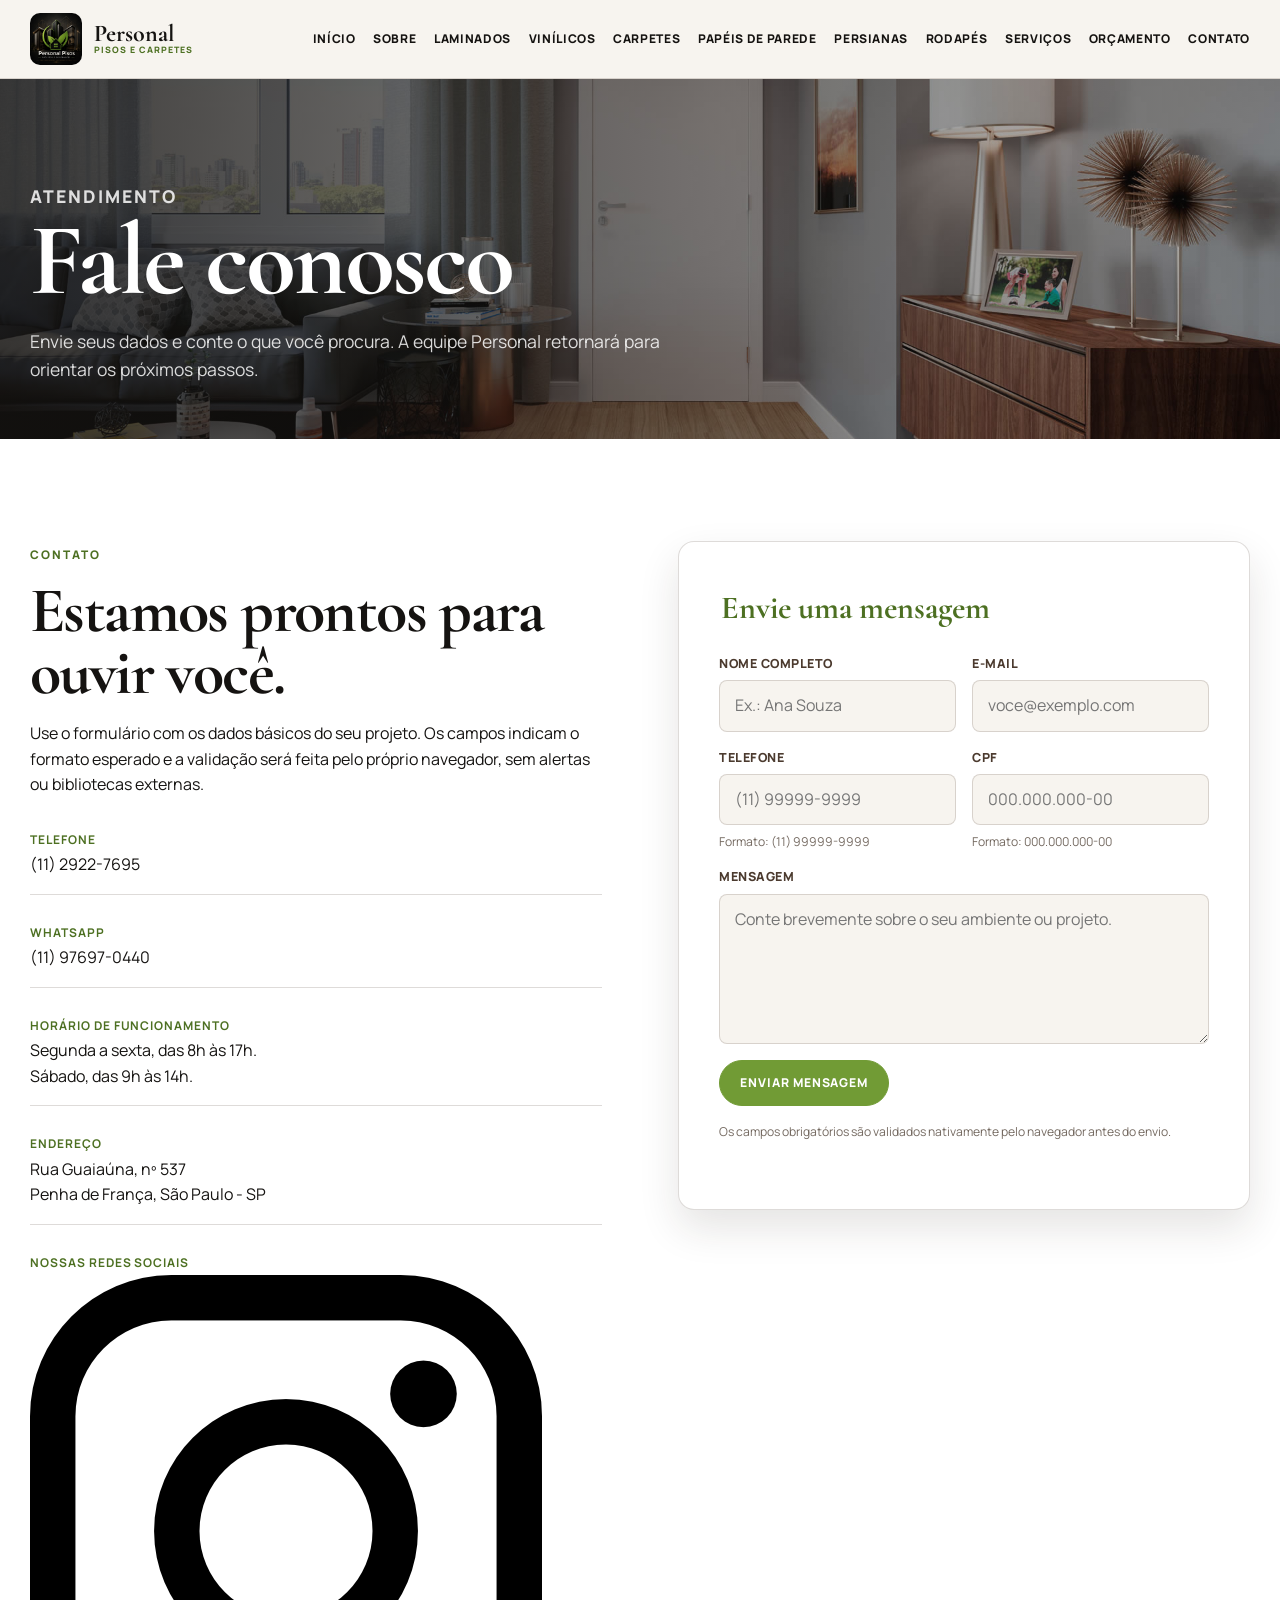
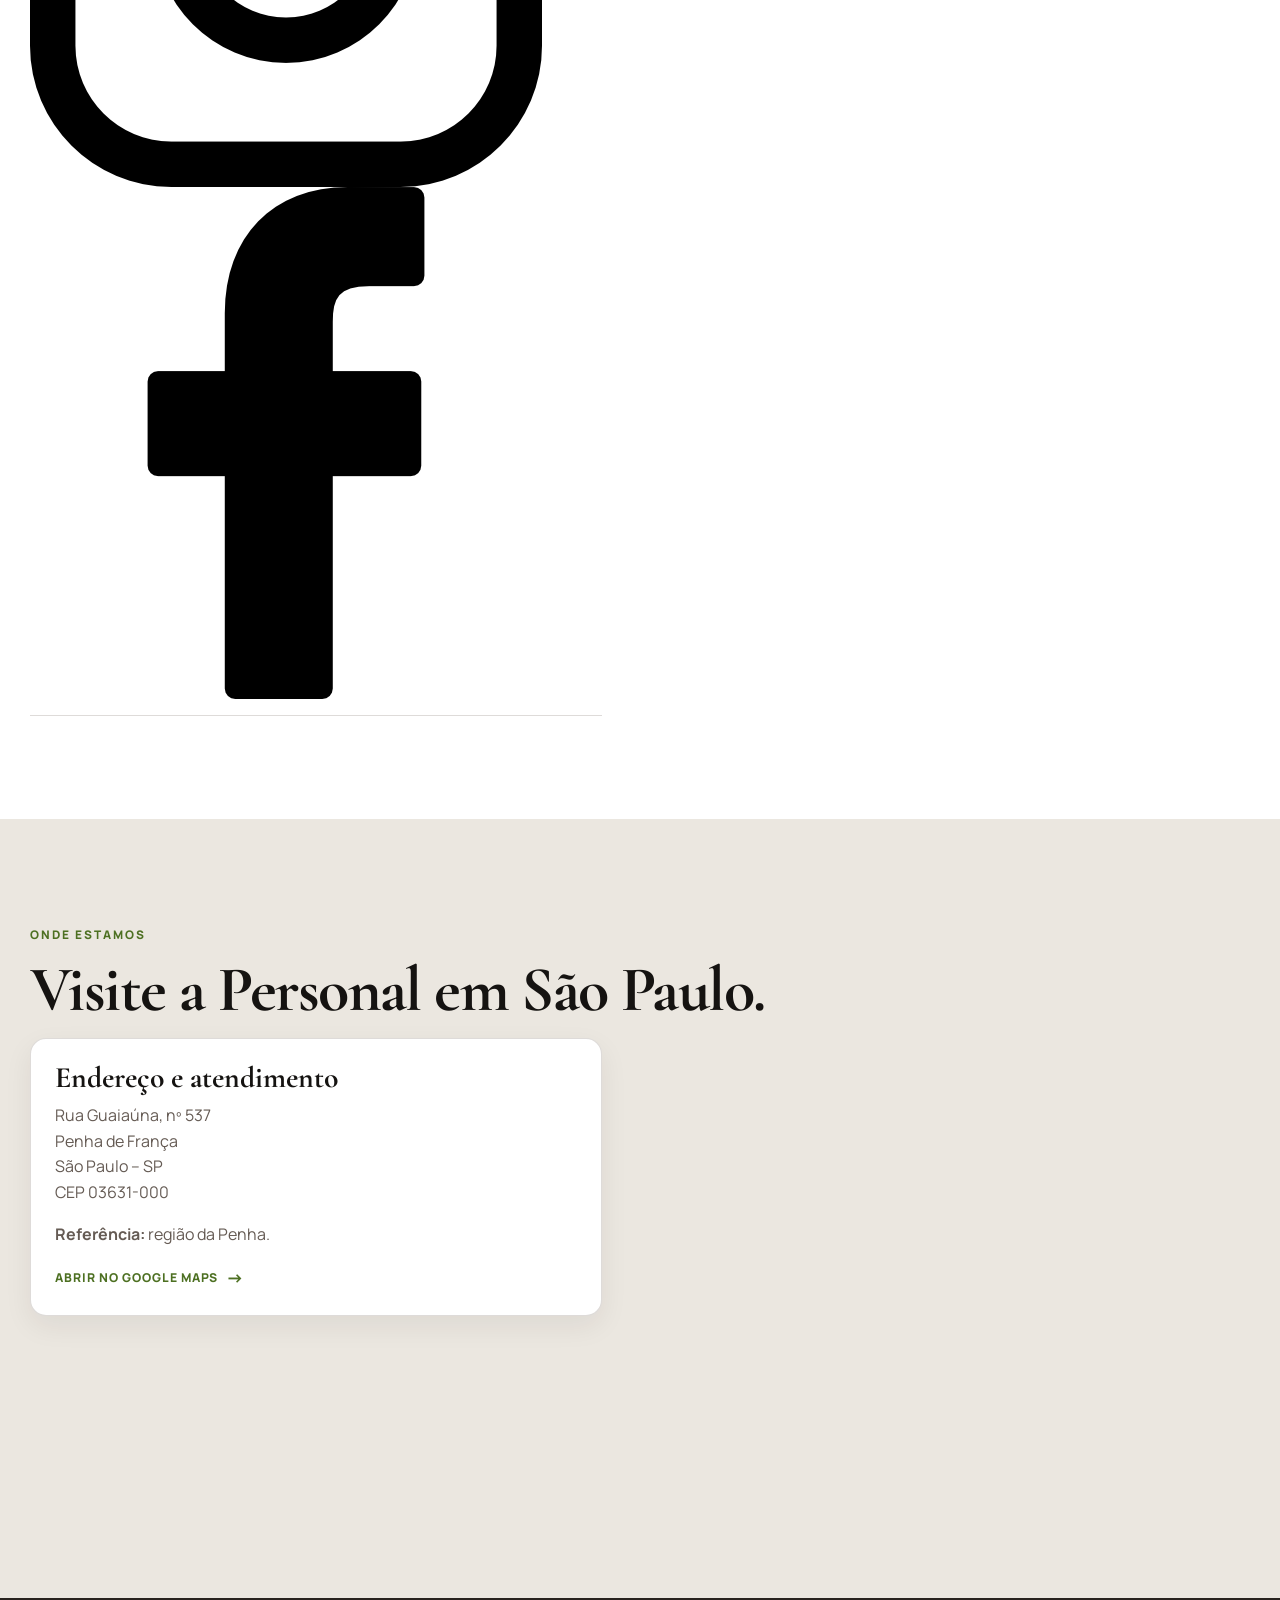
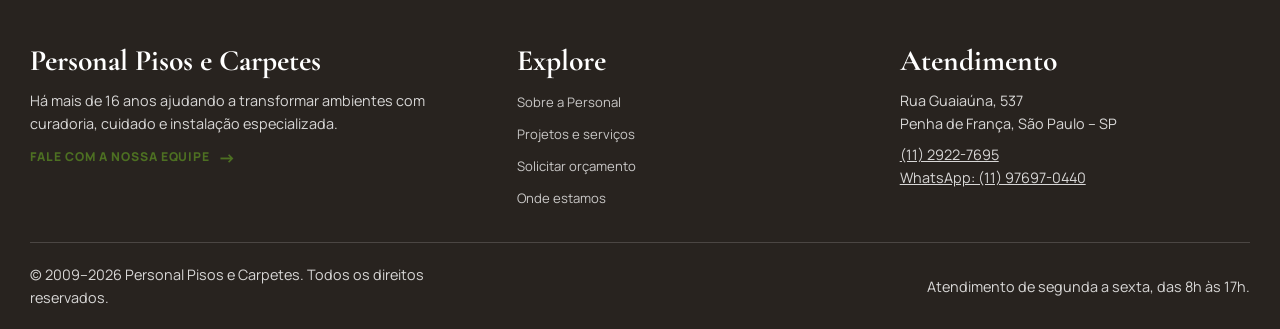
==== pages/contato.html @ f2200d14 "primeiro commit" ====
<!doctype html>
<html lang="pt-BR">

<head>
  <meta charset="utf-8">
  <meta name="viewport" content="width=device-width, initial-scale=1">
  <meta name="description"
    content="Entre em contato com a Personal Pisos e Carpetes, consulte localização, horários e envie sua mensagem.">
  <title>Contato | Personal Pisos e Carpetes</title>
  <link rel="preconnect" href="https://fonts.googleapis.com">
  <link rel="preconnect" href="https://fonts.gstatic.com" crossorigin>
  <link
    href="https://fonts.googleapis.com/css2?family=Cormorant+Garamond:wght@500;600;700&amp;family=Manrope:wght@400;500;600;700;800&amp;display=swap"
    rel="stylesheet">
  <link rel="stylesheet" href="../Css/style.css">
  <link rel="icon" href="../imagens/Logo.jpeg" type="image/jpeg">
</head>

<body>
  <a class="skip-link" href="#conteudo">Pular para o conteúdo principal</a>
  <header class="site-header">
    <nav class="navegacao" aria-label="Navegação principal">
      <a class="marca-site" href="../index.html">
        <img src="../imagens/Logo.jpeg" alt="Personal Pisos e Carpetes" class="logo" width="52" height="52">
        <span>Personal<small>Pisos e Carpetes</small></span>
      </a>
      <ul class="menu">
        <li><a href="../index.html" class="menu-link">Início</a></li>
        <li><a href="sobre.html" class="menu-link">Sobre</a></li>
        <li><a href="pisos-laminados.html" class="menu-link">Laminados</a></li>
        <li><a href="pisos-vinilicos.html" class="menu-link">Vinílicos</a></li>
        <li><a href="carpetes-tapetes.html" class="menu-link">Carpetes</a></li>
        <li><a href="papeis-de-parede.html" class="menu-link">Papéis de parede</a></li>
        <li><a href="persianas.html" class="menu-link">Persianas</a></li>
        <li><a href="rodapes.html" class="menu-link">Rodapés</a></li>
        <li><a href="projetos-servicos.html" class="menu-link">Serviços</a></li>
        <li><a href="orcamento.html" class="menu-link">Orçamento</a></li>
        <li><a href="contato.html" class="menu-link">Contato</a></li>
      </ul>
    </nav>
  </header>
  <main id="conteudo">

    <section class="page-banner" aria-labelledby="titulo-contato">
      <div class="container">
        <p class="breadcrumb">Atendimento</p>
        <h1 class="titulo-pagina" id="titulo-contato">Fale conosco</h1>
        <p>Envie seus dados e conte o que você procura. A equipe Personal retornará para orientar os próximos passos.
        </p>
      </div>
    </section>
    <section class="secao secao-clara" aria-labelledby="titulo-formulario-contato">
      <div class="container grade-contato">
        <article>
          <p class="kicker">Contato</p>
          <h2 class="titulo-secao" id="titulo-formulario-contato">Estamos prontos para ouvir você.</h2>
          <p>Use o formulário com os dados básicos do seu projeto. Os campos indicam o formato esperado e a validação
            será feita pelo próprio navegador, sem alertas ou bibliotecas externas.</p>
          <ul class="lista-contato">
            <li>
              <strong>Telefone</strong>
              <a href="tel:+551129227695">(11) 2922-7695</a>
            </li>
            <li>
              <strong>WhatsApp</strong>
              <a href="https://wa.me/5511976970440" target="_blank" rel="noopener noreferrer">(11) 97697-0440</a>
            </li>
            <li>
              <strong>Horário de funcionamento</strong>
              <span>Segunda a sexta, das 8h às 17h.<br>Sábado, das 9h às 14h.</span>
            </li>
            <li>
              <strong>Endereço</strong>
              <address>Rua Guaiaúna, nº 537<br>Penha de França, São Paulo - SP</address>
            </li>
            <li>
              <strong>Nossas redes sociais</strong>
              <a href="https://www.instagram.com/personalpisos" target="_blank" rel="noopener noreferrer" title="Instagram">
                <img src="../imagens/logoinsta.png" alt="Instagram">
              </a>
              <a href="https://www.facebook.com/personalpisos" target="_blank" rel="noopener noreferrer" title="Facebook">
                <img src="../imagens/logoface.png" alt="Facebook">
              </a>
            </li>
          </ul>
        </article>
        <form class="formulario-contato" action="#" method="post">
          <fieldset>
            <legend>Envie uma mensagem</legend>
            <div class="campo-grid">
              <p class="campo"><label for="nome">Nome completo</label><input type="text" id="nome" name="nome"
                  placeholder="Ex.: Ana Souza" minlength="3" maxlength="100" autocomplete="name" required></p>
              <p class="campo"><label for="email">E-mail</label><input type="email" id="email" name="email"
                  placeholder="voce@exemplo.com" maxlength="120" autocomplete="email" required></p>
            </div>
            <div class="campo-grid">
              <p class="campo"><label for="telefone">Telefone</label><input type="tel" id="telefone" name="telefone"
                  placeholder="(11) 99999-9999" pattern="\(\d{2}\) \d{5}-\d{4}" minlength="15" maxlength="15"
                  inputmode="tel" autocomplete="tel" required><span class="ajuda-campo">Formato: (11) 99999-9999</span>
              </p>
              <p class="campo"><label for="cpf">CPF</label><input type="text" id="cpf" name="cpf"
                  placeholder="000.000.000-00" pattern="\d{3}\.\d{3}\.\d{3}-\d{2}" minlength="14" maxlength="14"
                  inputmode="numeric" autocomplete="off" required><span class="ajuda-campo">Formato:
                  000.000.000-00</span></p>
            </div>

            <p class="campo"><label for="mensagem">Mensagem</label><textarea id="mensagem" name="mensagem"
                placeholder="Conte brevemente sobre o seu ambiente ou projeto." minlength="20" maxlength="1000"
                required></textarea></p><button class="botao" type="submit">Enviar mensagem</button>
            <p class="aviso-formulario">Os campos obrigatórios são validados nativamente pelo navegador antes do envio.
            </p>
          </fieldset>
        </form>
      </div>
    </section>
    <section class="secao secao-cinza" aria-labelledby="titulo-localizacao">
      <div class="container">
        <p class="kicker">Onde estamos</p>
        <h2 class="titulo-secao" id="titulo-localizacao">Visite a Personal em São Paulo.</h2>
        <div class="grade-contato">
          <section class="cartao-informacao">
            <h2>Endereço e atendimento</h2>
            <address>
              <p>Rua Guaiaúna, nº 537<br>Penha de França<br>São Paulo – SP<br>CEP 03631-000</p>
              <p><strong>Referência:</strong> região da Penha.</p><a class="link-seta"
                href="https://www.google.com/maps/search/?api=1&amp;query=Rua+Guaiauna+537+Penha+de+Franca+Sao+Paulo"
                target="_blank" rel="noopener noreferrer">Abrir no Google Maps</a>
            </address>
          </section>
          <div class="map-container">
            <iframe
              src="https://www.google.com/maps/embed?pb=!1m18!1m12!1m3!1d3658.0232862845314!2d-46.55098722478956!3d-23.53166486050159!2m3!1f0!2f0!3f0!3m2!1i1024!2i768!4f13.1!3m3!1m2!1s0x94ce5e5b969ea411%3A0x7edd13f1466b8a98!2sRua%20Guaia%C3%BAna%2C%20537%20-%20Penha%20de%20Fran%C3%A7a%2C%20S%C3%A3o%20Paulo%20-%20SP%2C%2003631-000!5e0!3m2!1spt-BR!2sbr!4v1787178551902!5m2!1spt-BR!2sbr"
              title="Localização da Personal Pisos e Carpetes no Google Maps" width="600" height="450" style="border: 0" allowfullscreen loading="lazy"
              referrerpolicy="strict-origin-when-cross-origin"></iframe>
          </div>
        </div>
      </div>
    </section>

  </main>

  <footer class="rodape">
    <div class="container">
      <section class="rodape-grid" aria-labelledby="titulo-rodape">
        <article>
          <h2 id="titulo-rodape">Personal Pisos e Carpetes</h2>
          <p>Há mais de 16 anos ajudando a transformar ambientes com curadoria, cuidado e instalação especializada.</p>
          <p><a class="link-seta" href="contato.html">Fale com a nossa equipe</a></p>
        </article>
        <nav aria-label="Navegação complementar">
          <h3>Explore</h3>
          <ul class="rodape-menu">
            <li><a href="sobre.html">Sobre a Personal</a></li>
            <li><a href="projetos-servicos.html">Projetos e serviços</a></li>
            <li><a href="orcamento.html">Solicitar orçamento</a></li>
            <li><a href="contato.html">Onde estamos</a></li>
          </ul>
        </nav>
        <section>
          <h3>Atendimento</h3>
          <address>
            <p>Rua Guaiaúna, 537<br>Penha de França, São Paulo – SP</p>
            <p><a href="tel:+551129227695">(11) 2922-7695</a><br><a href="https://wa.me/5511976970440" target="_blank"
                rel="noopener noreferrer">WhatsApp: (11) 97697-0440</a></p>
          </address>
        </section>
      </section>
      <div class="rodape-base">
        <p>© 2009–2026 Personal Pisos e Carpetes. Todos os direitos reservados.</p>
        <p>Atendimento de segunda a sexta, das 8h às 17h.</p>
      </div>
    </div>
  </footer>
  <script src="../js/main.js" defer></script>
</body>

</html>
---- Css/style.css ----
@import url('https://fonts.googleapis.com/css2?family=Cormorant+Garamond:wght@500;600;700&family=Manrope:wght@400;500;600;700;800&display=swap');

:root {
  --preto: #151311;
  --grafite: #28231f;
  --marrom: #4b3a2e;
  --verde: #719b35;
  --verde-escuro: #4d7022;
  --dourado: #c8a457;
  --creme: #f7f4ef;
  --cinza-claro: #ebe7e0;
  --cinza: #d9d4cc;
  --branco: #ffffff;
  --borda: rgba(75, 58, 46, 0.18);
  --sombra: 0 18px 40px rgba(39, 31, 25, 0.12);
  --raio: 16px;
  --largura: 1220px;
}

* {
  box-sizing: border-box;
  user-select: none;
}

html {
  scroll-behavior: smooth;
}

body {
  margin: 0;
  background: var(--creme);
  color: var(--preto);
  font-family: 'Manrope', Arial, Helvetica, sans-serif;
  line-height: 1.6;
  overflow-x: hidden;
}

img,
video {
  display: block;
  max-width: 100%;
}

img {
  height: auto;
}

a {
  color: inherit;
}

p,
h1,
h2,
h3,
ul,
ol,
figure,
blockquote,
address {
  margin-top: 0;
}

ul,
ol {
  padding-left: 1.25rem;
}

button,
input,
select,
textarea {
  font: inherit;
}

button,
a,
input,
select,
textarea {
  outline-color: var(--verde);
  outline-offset: 3px;
}

.skip-link {
  position: absolute;
  left: 1rem;
  top: -5rem;
  z-index: 2000;
  padding: 0.75rem 1rem;
  background: var(--preto);
  color: var(--branco);
  text-decoration: none;
  border-radius: 0 0 8px 8px;
}

.skip-link:focus {
  top: 0;
}

.site-header {
  position: sticky;
  top: 0;
  z-index: 1000;
  background: rgba(247, 244, 239, 0.96);
  border-bottom: 1px solid var(--borda);
  backdrop-filter: blur(14px);
}

.navegacao {
  width: min(100% - 2rem, var(--largura));
  min-height: 78px;
  margin: 0 auto;
  display: flex;
  align-items: center;
  justify-content: space-between;
  gap: 1rem 2rem;
}

.marca-site {
  display: inline-flex;
  align-items: center;
  gap: 0.75rem;
  color: var(--preto);
  text-decoration: none;
  white-space: nowrap;
}

.marca-site img,
.logo {
  width: 52px;
  height: 52px;
  object-fit: cover;
  border-radius: 10px;
}

.marca-site span {
  display: grid;
  gap: 0.05rem;
  font-family: 'Cormorant Garamond', Georgia, serif;
  font-size: 1.5rem;
  font-weight: 700;
  line-height: 0.9;
}

.marca-site small {
  color: var(--verde-escuro);
  font-family: 'Manrope', Arial, sans-serif;
  font-size: 0.55rem;
  font-weight: 800;
  letter-spacing: 0.11em;
  line-height: 1.2;
  text-transform: uppercase;
}

.menu,
.rodape-menu,
.lista-marcas,
.lista-recursos,
.lista-contato {
  list-style: none;
  margin: 0;
  padding: 0;
}

.menu {
  display: flex;
  align-items: center;
  justify-content: flex-end;
  flex-wrap: wrap;
  gap: 0.45rem 1.1rem;
}

.menu-link {
  position: relative;
  display: inline-block;
  padding: 0.45rem 0;
  color: var(--preto);
  font-size: 0.75rem;
  font-weight: 800;
  letter-spacing: 0.055em;
  text-decoration: none;
  text-transform: uppercase;
}

.menu-link::after {
  position: absolute;
  right: 0;
  bottom: 0;
  left: 0;
  height: 2px;
  background: var(--verde);
  content: '';
  transform: scaleX(0);
  transform-origin: right;
  transition: transform 180ms ease;
}

.menu-link:hover::after,
.menu-link:focus-visible::after,
.menu-link[aria-current='page']::after {
  transform: scaleX(1);
  transform-origin: left;
}

main {
  min-height: 60vh;
}

.container {
  width: min(100% - 2rem, var(--largura));
  margin: 0 auto;
}

.secao {
  position: relative;
  padding: clamp(4.5rem, 8vw, 8rem) 0;
}

.secao-clara {
  background: var(--branco);
}

.secao-cinza {
  background: var(--cinza-claro);
}

.secao-escura {
  background: var(--grafite);
  color: var(--branco);
}

.secao-verde {
  background: var(--verde);
  color: var(--branco);
}

.kicker {
  display: inline-block;
  margin-bottom: 0.9rem;
  color: var(--verde-escuro);
  font-size: 0.74rem;
  font-weight: 800;
  letter-spacing: 0.17em;
  text-transform: uppercase;
}

.secao-escura .kicker,
.secao-verde .kicker {
  color: var(--dourado);
}

.titulo-secao,
.titulo-pagina,
.hero h1,
.hero h2 {
  font-family: 'Cormorant Garamond', Georgia, serif;
  font-weight: 700;
  letter-spacing: -0.025em;
  line-height: 0.98;
}

.titulo-secao {
  max-width: 760px;
  margin-bottom: 1rem;
  font-size: clamp(2.5rem, 5vw, 4.8rem);
}

.subtitulo-secao {
  max-width: 700px;
  margin-bottom: 2.25rem;
  color: #62574f;
  font-size: 1.03rem;
}

.secao-escura .subtitulo-secao,
.secao-verde .subtitulo-secao {
  color: rgba(255, 255, 255, 0.82);
}

.hero {
  position: relative;
  min-height: min(76vh, 760px);
  overflow: hidden;
  background: var(--preto);
  color: var(--branco);
}

.slider {
  position: relative;
  min-height: inherit;
  overflow: hidden;
}

.slide {
  position: absolute;
  inset: 0;
  opacity: 0;
  transition: opacity 900ms ease;
}

.slide.ativo {
  opacity: 1;
}

.slide::after {
  position: absolute;
  inset: 0;
  background: linear-gradient(90deg, rgba(21, 19, 17, 0.82), rgba(21, 19, 17, 0.18) 72%), linear-gradient(0deg, rgba(21, 19, 17, 0.45), transparent 48%);
  content: '';
}

.slide img {
  width: 100%;
  height: 100%;
  object-fit: cover;
  transform: scale(1.04);
  transition: transform 6s ease;
}

.slide.ativo img {
  transform: scale(1.1);
}

.slide-conteudo {
  position: absolute;
  top: 50%;
  left: max(1rem, calc((100% - var(--largura)) / 2));
  z-index: 2;
  width: min(90%, 680px);
  transform: translateY(-50%);
}

.hero h1,
.hero h2 {
  max-width: 680px;
  margin-bottom: 1.2rem;
  font-size: clamp(3.4rem, 8vw, 7rem);
}

.hero p {
  max-width: 540px;
  margin-bottom: 1.75rem;
  color: rgba(255, 255, 255, 0.86);
  font-size: clamp(1rem, 1.7vw, 1.2rem);
}

.hero-acoes {
  display: flex;
  flex-wrap: wrap;
  align-items: center;
  gap: 0.8rem;
}

.botao {
  display: inline-flex;
  min-height: 46px;
  align-items: center;
  justify-content: center;
  padding: 0.7rem 1.25rem;
  border: 1px solid var(--verde);
  border-radius: 999px;
  background: var(--verde);
  color: var(--branco);
  font-size: 0.76rem;
  font-weight: 800;
  letter-spacing: 0.075em;
  text-decoration: none;
  text-transform: uppercase;
  transition: background 180ms ease, border-color 180ms ease, transform 180ms ease;
}

.botao:hover,
.botao:focus-visible {
  background: var(--verde-escuro);
  border-color: var(--verde-escuro);
  color: var(--branco);
  transform: translateY(-2px);
}

.botao-secundario {
  border-color: currentColor;
  background: transparent;
  color: inherit;
}

.botao-secundario:hover,
.botao-secundario:focus-visible {
  background: var(--branco);
  border-color: var(--branco);
  color: var(--preto);
}

.grade-dupla,
.grade-contato,
.grade-media {
  display: grid;
  grid-template-columns: repeat(2, minmax(0, 1fr));
  align-items: center;
  gap: clamp(2rem, 6vw, 6rem);
}

.texto-destaque {
  font-size: clamp(1.08rem, 1.8vw, 1.3rem);
  line-height: 1.7;
}

.texto-destaque strong {
  color: var(--verde-escuro);
}

.imagem-editorial,
.imagem-arredondada {
  display: block;
  width: 100%;
  border-radius: var(--raio);
  object-fit: cover;
  box-shadow: var(--sombra);
  transition: transform 220ms ease;
}

.imagem-editorial {
  min-height: 430px;
}

.imagem-editorial:hover,
.imagem-arredondada:hover {
  transform: scale(1.04);
}

.grade-dupla figure {
  margin: 0;
  overflow: hidden;
  border-radius: var(--raio);
}



.imagem-arredondada {
  max-height: 430px;
}

.lista-recursos {
  display: grid;
  gap: 1rem;
}

.lista-recursos li {
  position: relative;
  padding: 1rem 1rem 1rem 3rem;
  border-bottom: 1px solid var(--borda);
}

.lista-recursos li::before {
  position: absolute;
  top: 1.15rem;
  left: 0;
  width: 1.45rem;
  height: 1.45rem;
  border-radius: 50%;
  background: var(--verde);
  color: var(--branco);
  content: '✓';
  font-size: 0.78rem;
  font-weight: 800;
  line-height: 1.45rem;
  text-align: center;
}

.grade-cartoes,
.grade-produtos,
.grade-servicos,
.grade-marcas {
  display: grid;
  gap: 1.25rem;
}

.grade-cartoes,
.grade-produtos,
.grade-servicos {
  grid-template-columns: repeat(3, minmax(0, 1fr));
}

.cartao,
.cartao-produto,
.cartao-servico,
.cartao-informacao {
  background: var(--branco);
  border: 1px solid var(--borda);
  border-radius: var(--raio);
  box-shadow: 0 10px 28px rgba(39, 31, 25, 0.07);
  overflow: hidden;
}

.cartao-conteudo,
.cartao-produto .cartao-corpo,
.cartao-servico .cartao-corpo,
.cartao-informacao {
  padding: 1.5rem;
}

.cartao h3,
.cartao-produto h3,
.cartao-servico h3,
.cartao-informacao h2,
.cartao-informacao h3 {
  margin-bottom: 0.65rem;
  font-family: 'Cormorant Garamond', Georgia, serif;
  font-size: 1.85rem;
  line-height: 1;
}

.cartao p,
.cartao-produto p,
.cartao-servico p,
.cartao-informacao p {
  color: #655b54;
}

/* Imagens dos cartões */
.cartao-imagem {
  display: block;
  width: 100%;
  height: 230px;
  object-fit: cover;
  transition: transform 220ms ease;
}

/* Aproximação da imagem ao passar o mouse */
.cartao:hover .cartao-imagem,
.cartao-produto:hover .cartao-imagem,
.cartao-servico:hover .cartao-imagem {
  transform: scale(1.04);
}

/* Mantém o zoom dentro das bordas quando a imagem estiver dentro de um link */
.cartao > a,
.cartao-produto > a,
.cartao-servico > a {
  display: block;
  overflow: hidden;
}

/* A imagem também aumenta quando o mouse passa sobre o link */
.cartao > a:hover .cartao-imagem,
.cartao-produto > a:hover .cartao-imagem,
.cartao-servico > a:hover .cartao-imagem {
  transform: scale(1.04);
}

/* Efeito opcional no cartão inteiro */
.cartao,
.cartao-produto,
.cartao-servico {
  transition: transform 220ms ease, box-shadow 220ms ease;
}

.cartao:hover,
.cartao-produto:hover,
.cartao-servico:hover {
  box-shadow: 0 14px 34px rgba(39, 31, 25, 0.14);
}




.link-seta {
  display: inline-flex;
  align-items: center;
  gap: 0.45rem;
  color: var(--verde-escuro);
  font-size: 0.76rem;
  font-weight: 800;
  letter-spacing: 0.08em;
  text-decoration: none;
  text-transform: uppercase;
}

.link-seta::after {
  content: '→';
  font-size: 1.1rem;
  transition: transform 180ms ease;
}

.link-seta:hover::after,
.link-seta:focus-visible::after {
  transform: translateX(3px);
}

.grade-marcas {
  grid-template-columns: repeat(6, minmax(0, 1fr));
  align-items: center;
  margin-top: 2rem;
}

.marca-card {
  min-height: 110px;
  display: grid;
  place-items: center;
  padding: 1rem;
  background: var(--branco);
  border: 1px solid var(--borda);
  border-radius: 12px;
}

.marca-card img {
  max-width: 100%;
  max-height: 58px;
  object-fit: contain;
}

.page-banner {
  min-height: 360px;
  display: flex;
  align-items: flex-end;
  padding: clamp(3rem, 8vw, 7rem) 0 3.5rem;
  background: linear-gradient(90deg, rgba(21, 19, 17, 0.83), rgba(21, 19, 17, 0.26)), url('../imagens/imagemfundoprincipal.jpg') center / cover;
  color: var(--branco);
}

.page-banner .titulo-pagina {
  max-width: 760px;
  margin-bottom: 1rem;
  font-size: clamp(3.4rem, 8vw, 6.6rem);
}

.page-banner p {
  max-width: 660px;
  margin-bottom: 0;
  color: rgba(255, 255, 255, 0.84);
  font-size: 1.1rem;
}

.breadcrumb {
  margin-bottom: 1rem;
  color: var(--dourado);
  font-size: 0.74rem;
  font-weight: 800;
  letter-spacing: 0.12em;
  text-transform: uppercase;
}

.catalogo-destaque {
  padding: 1.5rem;
  border-left: 4px solid var(--dourado);
  background: var(--grafite);
  color: var(--branco);
  border-radius: 0 var(--raio) var(--raio) 0;
}

.catalogo-destaque h2,
.catalogo-destaque h3 {
  margin-bottom: 0.55rem;
  font-family: 'Cormorant Garamond', Georgia, serif;
  font-size: 2rem;
}

.catalogo-destaque p {
  color: rgba(255, 255, 255, 0.8);
}

.detalhe-produto {
  display: grid;
  grid-template-columns: minmax(0, 0.85fr) minmax(0, 1.15fr);
  align-items: start;
  gap: clamp(2rem, 6vw, 6rem);
}

.detalhe-produto figure {
  position: sticky;
  top: 110px;
  margin: 0;
}

.detalhe-produto figure img {
  width: 100%;
  max-height: 540px;
  border-radius: var(--raio);
  object-fit: cover;
  box-shadow: var(--sombra);
}

.detalhe-produto figcaption,
figure figcaption {
  margin-top: 0.65rem;
  color: #71665e;
  font-size: 0.78rem;
}

.tabela-especificacoes {
  width: 100%;
  border-collapse: collapse;
  margin: 1.5rem 0 2rem;
  background: var(--branco);
  border: 1px solid var(--borda);
  border-radius: 12px;
  overflow: hidden;
}

.tabela-especificacoes th,
.tabela-especificacoes td {
  padding: 0.9rem 1rem;
  border-bottom: 1px solid var(--borda);
  text-align: left;
  vertical-align: top;
}

.tabela-especificacoes th {
  width: 34%;
  color: var(--verde-escuro);
  font-size: 0.78rem;
  letter-spacing: 0.05em;
  text-transform: uppercase;
}

.tabela-especificacoes tr:last-child th,
.tabela-especificacoes tr:last-child td {
  border-bottom: 0;
}

.grade-media {
  align-items: stretch;
}

.media-box {
  padding: 1.25rem;
  background: var(--branco);
  border: 1px solid var(--borda);
  border-radius: var(--raio);
  box-shadow: 0 10px 28px rgba(39, 31, 25, 0.07);
}

.media-box h2 {
  margin-bottom: 0.7rem;
  font-family: 'Cormorant Garamond', Georgia, serif;
  font-size: 2.2rem;
  line-height: 1;
}

.media-box video,
.media-box audio {
  width: 100%;
  margin-top: 1rem;
  border-radius: 10px;
}

.media-box audio {
  height: 48px;
}

.media-box p {
  color: #655b54;
}

.formulario,
.formulario-contato {
  padding: clamp(1.25rem, 4vw, 2.5rem);
  background: var(--branco);
  border: 1px solid var(--borda);
  border-radius: var(--raio);
  box-shadow: var(--sombra);
}

.formulario fieldset,
.formulario-contato fieldset {
  min-width: 0;
  margin: 0 0 1.75rem;
  padding: 0;
  border: 0;
}

.formulario legend,
.formulario-contato legend {
  width: 100%;
  margin-bottom: 1.25rem;
  color: var(--verde-escuro);
  font-family: 'Cormorant Garamond', Georgia, serif;
  font-size: 2rem;
  font-weight: 700;
}

.campo-grid {
  display: grid;
  grid-template-columns: repeat(2, minmax(0, 1fr));
  gap: 1rem;
}

.campo {
  display: grid;
  gap: 0.4rem;
  margin-bottom: 1rem;
}

.campo label {
  color: var(--marrom);
  font-size: 0.78rem;
  font-weight: 800;
  letter-spacing: 0.04em;
  text-transform: uppercase;
}

.campo input,
.campo select,
.campo textarea {
  width: 100%;
  min-height: 48px;
  padding: 0.75rem 0.9rem;
  background: var(--creme);
  border: 1px solid var(--borda);
  border-radius: 8px;
  color: var(--preto);
}

.campo textarea {
  min-height: 150px;
  resize: vertical;
}

.campo input:focus,
.campo select:focus,
.campo textarea:focus {
  border-color: var(--verde);
  box-shadow: 0 0 0 3px rgba(113, 155, 53, 0.16);
}

.campo input:invalid:not(:placeholder-shown),
.campo textarea:invalid:not(:placeholder-shown) {
  border-color: #a94d40;
}

.ajuda-campo,
.aviso-formulario {
  color: #746960;
  font-size: 0.76rem;
}

.aviso-formulario {
  margin: 1rem 0 0;
}

.grade-contato {
  align-items: start;
}

.lista-contato {
  display: grid;
  gap: 0.75rem;
}

.lista-contato li {
  padding: 1rem 0;
  border-bottom: 1px solid var(--borda);
}

.lista-contato strong {
  display: block;
  margin-bottom: 0.2rem;
  color: var(--verde-escuro);
  font-size: 0.75rem;
  letter-spacing: 0.08em;
  text-transform: uppercase;
}

.lista-contato a {
  text-decoration: none;
}

.lista-contato a:hover,
.lista-contato a:focus-visible {
  color: var(--verde-escuro);
  text-decoration: underline;
}

address {
  font-style: normal;
}

.mapa {
  min-height: 420px;
  border: 0;
  border-radius: var(--raio);
  box-shadow: var(--sombra);
}

.rodape {
  padding: 3rem 0 1.25rem;
  background: var(--grafite);
  color: rgba(255, 255, 255, 0.82);
}

.rodape-grid {
  display: grid;
  grid-template-columns: 1.3fr 1fr 1fr;
  gap: 2rem;
  padding-bottom: 2rem;
}

.rodape h2,
.rodape h3 {
  margin-bottom: 0.8rem;
  color: var(--branco);
  font-family: 'Cormorant Garamond', Georgia, serif;
  font-size: 1.85rem;
  line-height: 1;
}

.rodape p {
  max-width: 420px;
  margin-bottom: 0.5rem;
  font-size: 0.9rem;
}

.rodape-menu {
  display: grid;
  gap: 0.4rem;
}

.rodape-menu a {
  color: rgba(255, 255, 255, 0.75);
  font-size: 0.82rem;
  text-decoration: none;
}

.rodape-menu a:hover,
.rodape-menu a:focus-visible {
  color: var(--dourado);
}

.rodape-base {
  display: flex;
  align-items: center;
  justify-content: space-between;
  gap: 1rem;
  padding-top: 1.25rem;
  border-top: 1px solid rgba(255, 255, 255, 0.16);
  font-size: 0.75rem;
}

.rodape-base p {
  margin-bottom: 0;
}

.avaliacao {
  display: flex;
  align-items: center;
  justify-content: space-between;
  gap: 2rem;
  padding: 2rem;
  border-radius: var(--raio);
  background: var(--verde);
  color: var(--branco);
}

.avaliacao h2 {
  margin-bottom: 0.4rem;
  font-family: 'Cormorant Garamond', Georgia, serif;
  font-size: 2.5rem;
  line-height: 1;
}

.estrelas {
  margin-bottom: 1rem;
  color: #ffe19a;
  font-size: 1.3rem;
  letter-spacing: 0.15em;
}

.sr-only {
  position: absolute;
  width: 1px;
  height: 1px;
  padding: 0;
  margin: -1px;
  overflow: hidden;
  clip: rect(0, 0, 0, 0);
  white-space: nowrap;
  border: 0;
}

@media (max-width: 1050px) {
  .navegacao {
    align-items: flex-start;
    flex-direction: column;
    padding: 0.8rem 0;
  }

  .menu {
    width: 100%;
    justify-content: flex-start;
  }

  .site-header {
    position: relative;
  }

  .grade-marcas {
    grid-template-columns: repeat(3, minmax(0, 1fr));
  }
}

@media (max-width: 800px) {

  .grade-dupla,
  .grade-contato,
  .grade-media,
  .detalhe-produto {
    grid-template-columns: 1fr;
  }

  .detalhe-produto figure {
    position: static;
  }

  .grade-cartoes,
  .grade-produtos,
  .grade-servicos {
    grid-template-columns: repeat(2, minmax(0, 1fr));
  }

  .rodape-grid {
    grid-template-columns: 1fr 1fr;
  }

  .rodape-grid> :first-child {
    grid-column: 1 / -1;
  }
}

@media (max-width: 560px) {
  .navegacao {
    width: min(100% - 1.25rem, var(--largura));
  }

  .menu {
    gap: 0.2rem 0.7rem;
  }

  .menu-link {
    font-size: 0.66rem;
  }

  .hero {
    min-height: 650px;
  }

  .hero h1,
  .hero h2 {
    font-size: clamp(3rem, 16vw, 5rem);
  }

  .grade-cartoes,
  .grade-produtos,
  .grade-servicos,
  .campo-grid,
  .rodape-grid {
    grid-template-columns: 1fr;
  }

  .rodape-grid> :first-child {
    grid-column: auto;
  }

  .grade-marcas {
    grid-template-columns: repeat(2, minmax(0, 1fr));
  }

  .rodape-base,
  .avaliacao {
    align-items: flex-start;
    flex-direction: column;
  }
}

@media (prefers-reduced-motion: reduce) {
  html {
    scroll-behavior: auto;
  }

  *,
  *::before,
  *::after {
    transition-duration: 0.01ms !important;
    animation-duration: 0.01ms !important;
    animation-iteration-count: 1 !important;
  }
}

body {
  position: relative;
  z-index: 0;
  overflow-x: hidden;
}

.imgFundo {
  position: relative;
  width: 100%;
  height: 100vh;
  height: 100dvh;
  overflow: hidden;
  z-index: 1;
}

.imagemFundoTela {
  position: fixed;
  top: 0;
  left: 0;
  display: block;
  width: 100%;
  height: 100vh;
  height: 100dvh;
  object-fit: cover;
  object-position: center center;
  z-index: 1;
  pointer-events: none;
  user-select: none;
}

.site-header {
  position: sticky !important;
  top: 0;
  z-index: 10000 !important;
  isolation: isolate;
  background: rgba(247, 244, 239, 0.98);
}

.navegacao {
  position: relative !important;
  z-index: 10001 !important;
  pointer-events: auto;
}

.marca-site,
.menu,
.menu li,
.menu-link {
  position: relative;
  z-index: 10002;
  pointer-events: auto;
}

.menu {
  display: flex;
  align-items: center;
  justify-content: flex-end;
  flex-wrap: wrap;
}

.menu-link {
  display: inline-block;
  color: var(--preto);
  text-decoration: none;
}

.hero,
.slider,
.secao,
.avaliacao,
.sliderLogo,
.rodape {
  position: relative;
  z-index: 50;
}

.rodape {
  z-index: 100;
}

.secao-clara {
  background-color: var(--branco);
}

.secao-cinza {
  background-color: var(--cinza-claro);
}

.secao-escura {
  background-color: var(--grafite);
}

.sliderLogo {
  background-color: var(--grafite);
}

.hero>*,
.secao>*,
.avaliacao>*,
.sliderLogo>*,
.rodape>* {
  position: relative;
  z-index: 51;
}

@media (max-width: 1050px) {
  .site-header {
    position: sticky !important;
    z-index: 10000 !important;
  }

  .navegacao {
    position: relative !important;
    z-index: 10001 !important;
    align-items: flex-start;
    flex-direction: column;
  }

  .menu {
    position: relative;
    z-index: 10002;
    width: 100%;
    justify-content: flex-start;
  }
}

@media (max-width: 560px) {
  .site-header {
    position: sticky !important;
    top: 0;
  }

  .navegacao {
    width: min(100% - 1.25rem, var(--largura));
    padding: 0.8rem 0;
  }

  .menu {
    gap: 0.2rem 0.7rem;
  }

  .menu-link {
    font-size: 0.66rem;
  }
}

@media (prefers-reduced-motion: reduce) {
  .imagemFundoTela {
    scroll-behavior: auto;
  }
}

.imagemFundoTela {
  pointer-events: none !important;
}

.site-header,
.site-header * {
  pointer-events: auto;
}

.site-header a,
.site-header button {
  cursor: pointer;
}

.site-header,
.site-header .navegacao,
.site-header .menu,
.site-header .menu-link {
  transform: none;
  filter: none;
}

main,
footer {
  position: relative;
}

main {
  z-index: 50;
}

footer {
  z-index: 100;
}

@media (max-width: 768px) {
  .imagemFundoTela {
    object-position: center center;
  }
}

@media (max-width: 480px) {
  .imagemFundoTela {
    object-position: 60% center;
  }
}

.imgFundo {
  min-height: 100vh;
  min-height: 100dvh;
}

.imgFundo>*:not(.imagemFundoTela) {
  position: relative;
  z-index: 2;
}

.secao-clara,
.secao-cinza,
.secao-escura,
.hero,
.sliderLogo,
.rodape {
  background-image: none;
}

@media (min-width: 1px) {
  .site-header {
    visibility: visible !important;
    opacity: 1 !important;
  }

  .navegacao,
  .menu,
  .menu-link {
    visibility: visible !important;
    opacity: 1 !important;
  }
}

@supports (height: 100dvh) {

  .imagemFundoTela,
  .imgFundo {
    height: 100dvh;
  }
}

@supports not (height: 100dvh) {

  .imagemFundoTela,
  .imgFundo {
    height: 100vh;
  }
}

.site-header {
  isolation: isolate !important;
}

.site-header .menu-link {
  position: relative !important;
  z-index: 10003 !important;
}

.site-header .menu-link::after {
  z-index: 10004;
}

.imagemFundoTela,
.imgFundo::before,
.imgFundo::after {
  pointer-events: none !important;
}

.imgFundo+.secao {
  margin-top: 0;
}

.imgFundo {
  position: relative;
  width: 100%;
  height: 490px !important;
  min-height: 0 !important;
  margin: 0;
  padding: 0;
  overflow: hidden;
  z-index: 1;
}



.sliderLogo {
  position: relative;
  width: 100%;
  height: 420px;
  overflow: hidden;
  z-index: 50;
  background-color: var(--grafite);
  background-image: none;
}

.slideLogo {
  position: absolute;
  inset: 0;
  opacity: 0;
  transition: opacity 1.2s ease;
}

.slideLogo.ativo {
  opacity: 1;
}

.slideLogo img:first-child {
  width: 100%;
  height: 100%;
  object-fit: cover;
  display: block;
  transform: scale(1);
  transition: transform 7s ease;
}

.slideLogo.ativo img:first-child {
  transform: scale(1.08);
}

.slideLogo::after {
  content: "";
  position: absolute;
  inset: 0;
  background: rgba(0, 0, 0, 0.35);
}

.logoCentro {
  position: absolute;
  top: 50%;
  left: 50%;
  width: 170px;
  height: 170px;
  object-fit: contain;
  background: #fff;
  border-radius: 50%;
  padding: 20px;
  box-shadow: 0 15px 35px rgba(0, 0, 0, 0.35);
  z-index: 10;
  opacity: 0;
  transform: translate(250px, -50%);
  transition:
    transform 1.2s cubic-bezier(0.22, 1, 0.36, 1),
    opacity 1s ease;
}

.slideLogo.ativo .logoCentro {
  opacity: 1;
  transform: translate(-50%, -50%);
}

.slideLogo.saindo .logoCentro {
  opacity: 0;

  transform: translate(-350px, -50%);
}

.avaliacoes-google {
  position: relative;
  z-index: 50;
  padding: clamp(3rem, 7vw, 6rem) 0;
  background: var(--verde);
  color: var(--branco);
}

.avaliacoes-google-conteudo {
  display: grid;
  grid-template-columns: minmax(0, 1fr) minmax(280px, 420px);
  align-items: center;
  gap: clamp(2rem, 6vw, 5rem);
}

.avaliacoes-google h2 {
  max-width: 650px;
  margin-bottom: 1rem;
  font-family: 'Cormorant Garamond', Georgia, serif;
  font-size: clamp(2.5rem, 5vw, 4.8rem);
  line-height: 0.98;
}

.avaliacoes-google p:not(.kicker) {
  max-width: 650px;
  margin-bottom: 0;
  color: rgba(255, 255, 255, 0.88);
}

.avaliacoes-google .kicker {
  color: var(--dourado);
}

.avaliacoes-google-card {
  padding: clamp(1.5rem, 4vw, 2.25rem);
  border: 1px solid rgba(255, 255, 255, 0.25);
  border-radius: var(--raio);
  background: rgba(0, 0, 0, 0.16);
  box-shadow: var(--sombra);
  text-align: center;
}

.avaliacao-nota {
  display: flex;
  flex-direction: column;
  align-items: center;
  margin-bottom: 1.5rem;
}

.avaliacao-nota strong {
  font-size: clamp(3rem, 7vw, 5rem);
  line-height: 1;
}

.avaliacao-nota .estrelas {
  margin: 0.5rem 0;
  color: #ffe19a;
  font-size: 1.45rem;
  letter-spacing: 0.12em;
}

.avaliacao-nota small {
  color: rgba(255, 255, 255, 0.8);
}

.avaliacoes-google-acoes {
  display: flex;
  flex-wrap: wrap;
  justify-content: center;
  gap: 0.75rem;
}

.avaliacoes-google .botao-secundario {
  border-color: var(--branco);
  color: var(--branco);
}

.avaliacoes-google .botao-secundario:hover,
.avaliacoes-google .botao-secundario:focus-visible {
  background: var(--branco);
  border-color: var(--branco);
  color: var(--preto);
}

@media (max-width: 800px) {
  .avaliacoes-google-conteudo {
    grid-template-columns: 1fr;
    text-align: center;
  }

  .avaliacoes-google h2,
  .avaliacoes-google p:not(.kicker) {
    margin-right: auto;
    margin-left: auto;
  }
}

@media (max-width: 480px) {
  .avaliacoes-google-acoes {
    flex-direction: column;
  }

  .avaliacoes-google-acoes .botao {
    width: 100%;
  }
}
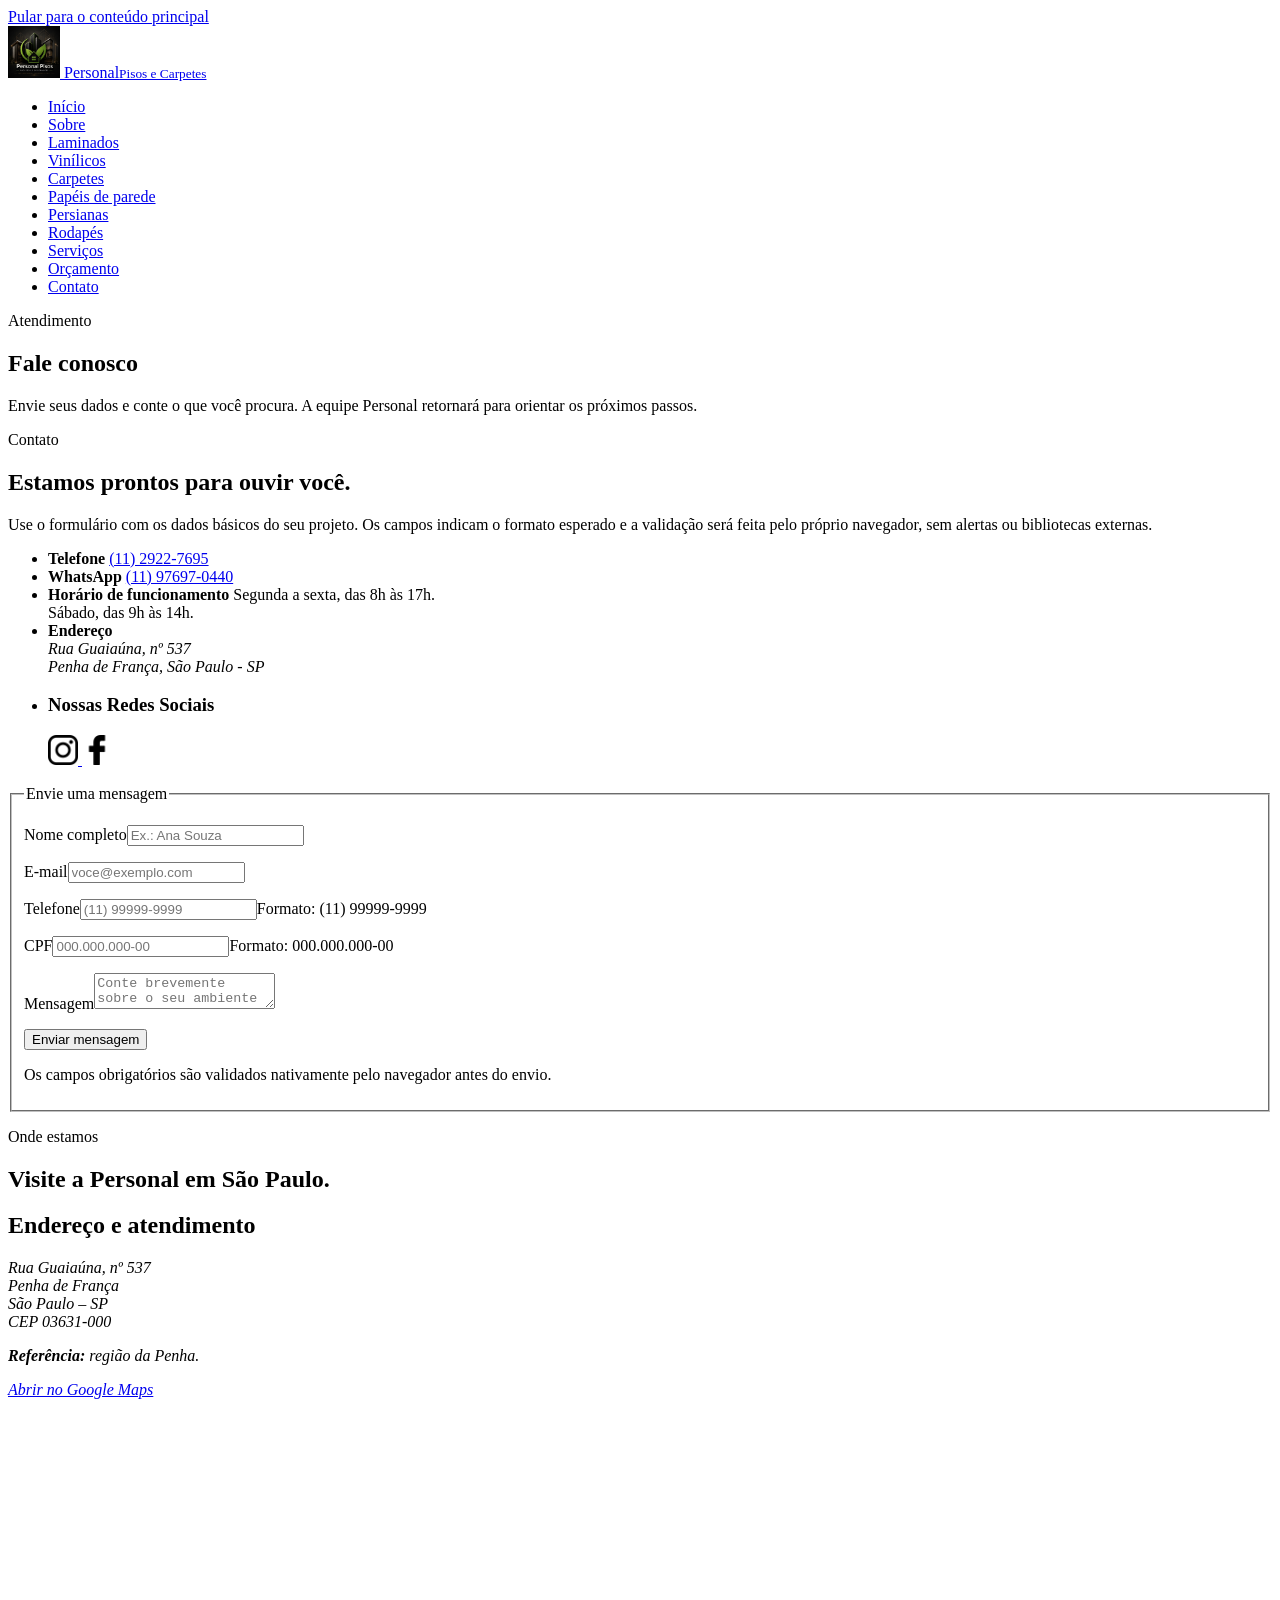
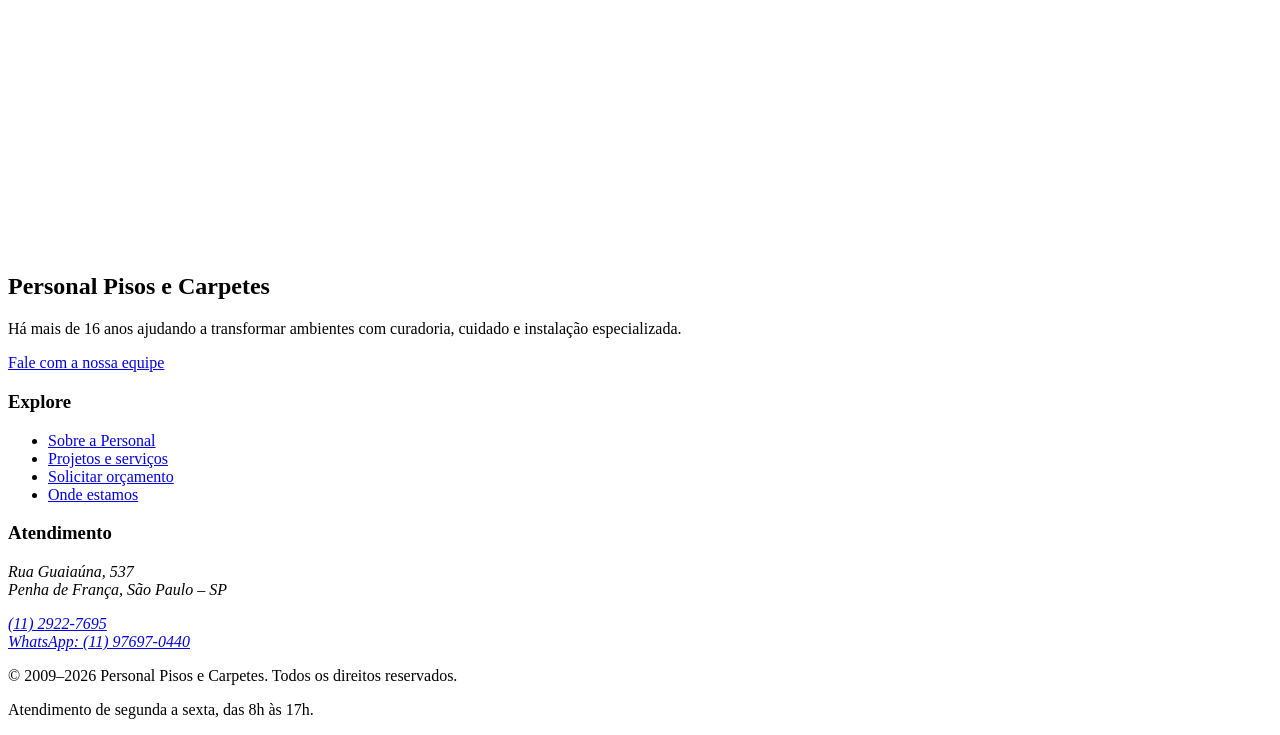
==== commit 57853c19: "Alterações em Contatos e Orçamentos" ====
--- a/pages/contato.html
+++ b/pages/contato.html
@@ -74,13 +74,18 @@
               <address>Rua Guaiaúna, nº 537<br>Penha de França, São Paulo - SP</address>
             </li>
             <li>
-              <strong>Nossas redes sociais</strong>
-              <a href="https://www.instagram.com/personalpisos" target="_blank" rel="noopener noreferrer" title="Instagram">
-                <img src="../imagens/logoinsta.png" alt="Instagram">
-              </a>
-              <a href="https://www.facebook.com/personalpisos" target="_blank" rel="noopener noreferrer" title="Facebook">
-                <img src="../imagens/logoface.png" alt="Facebook">
-              </a>
+              <div class="social-box">
+              <h3><strong>Nossas Redes Sociais</strong></h3>
+              <div class="social-links">
+                  <a href="https://www.instagram.com/personalpisos" target="_blank" title="Instagram"> 
+                  <img src="../imagens/logoinsta.png" alt="Instagram" width="30" style="display: inline-block;"/>
+                </a>
+
+                <a href="https://www.facebook.com/personalpisos" target="_blank" title="Facebook">
+                  <img src="../imagens/logoface.png" alt="Facebook" width="30" style="display: inline-block;"/>
+                </a>
+              </div>
+            </div>
             </li>
           </ul>
         </article>
